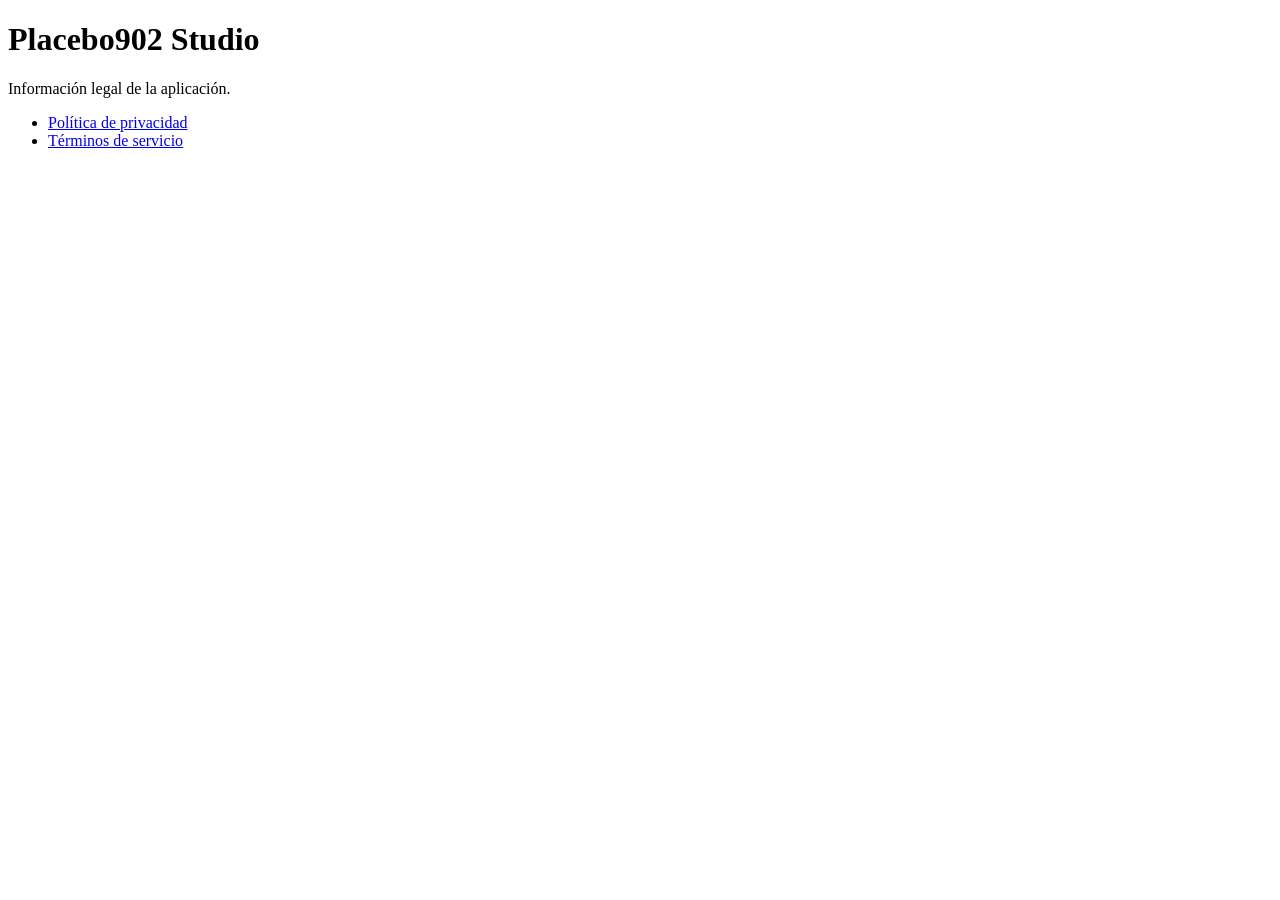
==== index.html @ fcd3bca9 "docs: add public privacy and terms pages" ====
<!doctype html>
<html lang="es">
  <head>
    <meta charset="utf-8">
    <meta name="viewport" content="width=device-width, initial-scale=1">
    <title>Placebo902 Studio — Información legal</title>
  </head>
  <body>
    <main>
      <h1>Placebo902 Studio</h1>
      <p>Información legal de la aplicación.</p>
      <ul>
        <li><a href="privacy.html">Política de privacidad</a></li>
        <li><a href="terms.html">Términos de servicio</a></li>
      </ul>
    </main>
  </body>
</html>
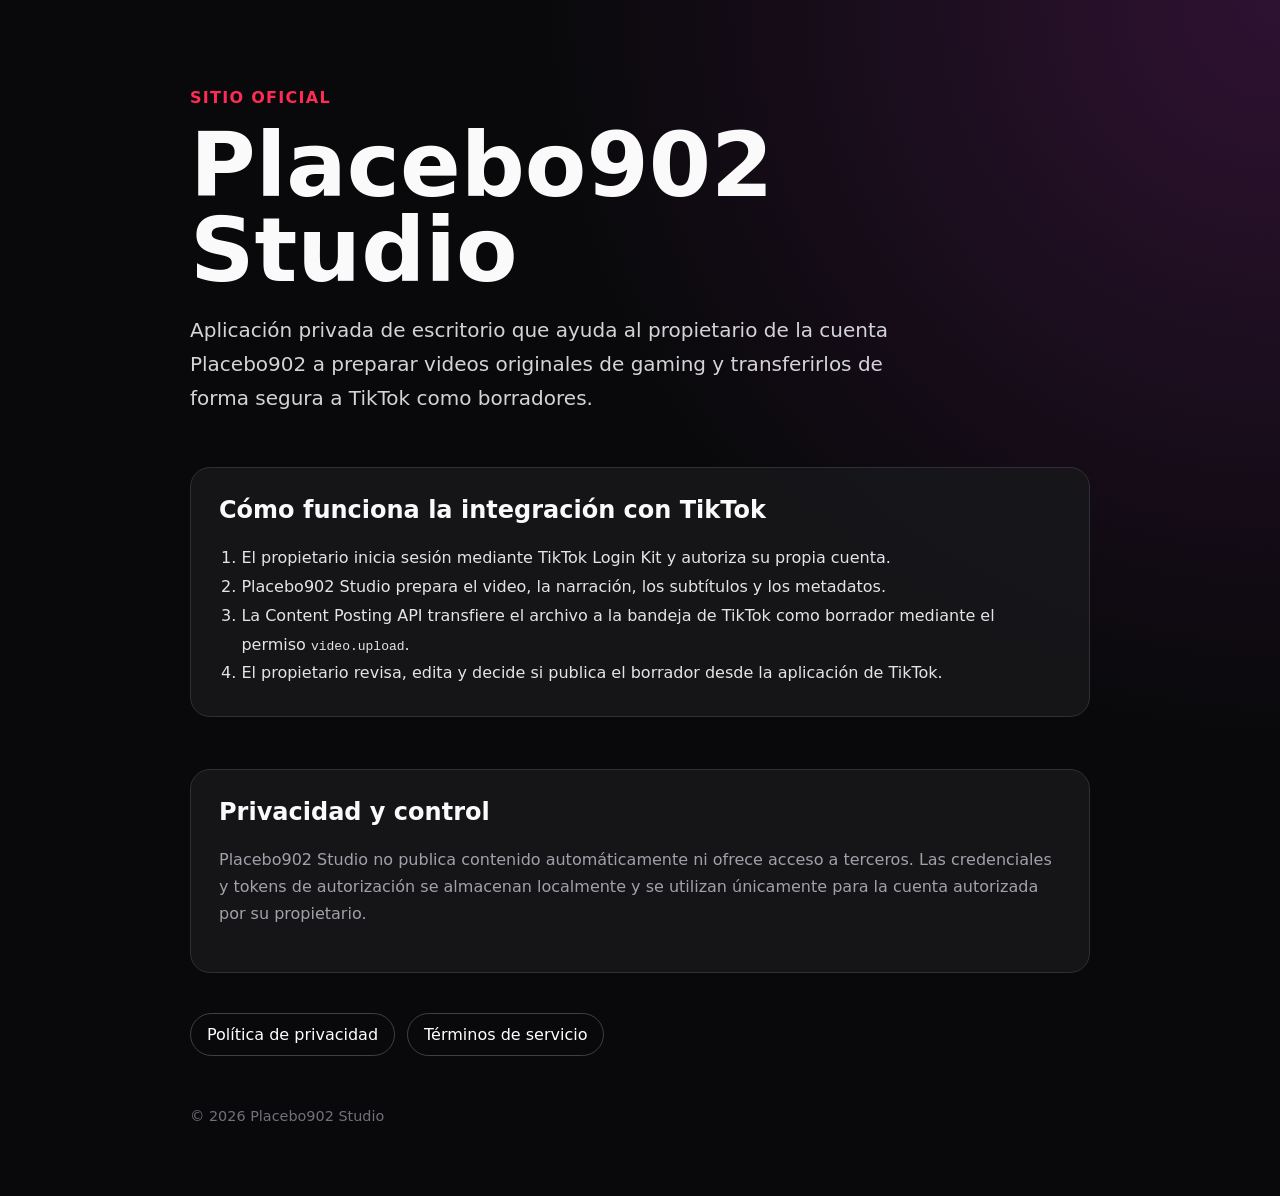
==== commit 9a1acde2: "Clarify Studio website for TikTok review" ====
--- a/index.html
+++ b/index.html
@@ -3,16 +3,132 @@
   <head>
     <meta charset="utf-8">
     <meta name="viewport" content="width=device-width, initial-scale=1">
-    <title>Placebo902 Studio — Información legal</title>
+    <meta name="description" content="Sitio oficial de Placebo902 Studio, una aplicación de escritorio privada para preparar y transferir videos de gaming a TikTok como borradores.">
+    <title>Placebo902 Studio — Sitio oficial</title>
+    <style>
+      :root {
+        color-scheme: dark;
+        font-family: Inter, ui-sans-serif, system-ui, -apple-system, BlinkMacSystemFont, "Segoe UI", sans-serif;
+        background: #09090b;
+        color: #fafafa;
+      }
+
+      * {
+        box-sizing: border-box;
+      }
+
+      body {
+        margin: 0;
+        background: radial-gradient(circle at top right, #2f1232 0, #09090b 42%);
+      }
+
+      main {
+        width: min(900px, calc(100% - 40px));
+        margin: 0 auto;
+        padding: 72px 0;
+      }
+
+      .eyebrow {
+        color: #fe2c55;
+        font-weight: 700;
+        letter-spacing: .08em;
+        text-transform: uppercase;
+      }
+
+      h1 {
+        max-width: 760px;
+        margin: 12px 0 20px;
+        font-size: clamp(2.6rem, 8vw, 5.6rem);
+        line-height: .95;
+      }
+
+      .intro {
+        max-width: 720px;
+        color: #d4d4d8;
+        font-size: 1.25rem;
+        line-height: 1.7;
+      }
+
+      section {
+        margin-top: 52px;
+        padding: 28px;
+        border: 1px solid #2f2f35;
+        border-radius: 20px;
+        background: rgba(24, 24, 27, .82);
+      }
+
+      h2 {
+        margin-top: 0;
+        font-size: 1.5rem;
+      }
+
+      ol {
+        margin: 0;
+        padding-left: 1.4rem;
+        color: #e4e4e7;
+        line-height: 1.8;
+      }
+
+      .notice {
+        color: #a1a1aa;
+        line-height: 1.7;
+      }
+
+      nav {
+        display: flex;
+        flex-wrap: wrap;
+        gap: 12px;
+        margin-top: 40px;
+      }
+
+      a {
+        color: #fff;
+        text-decoration: none;
+        border: 1px solid #3f3f46;
+        border-radius: 999px;
+        padding: 11px 16px;
+      }
+
+      a:hover,
+      a:focus-visible {
+        border-color: #25f4ee;
+        color: #25f4ee;
+      }
+
+      footer {
+        margin-top: 52px;
+        color: #71717a;
+        font-size: .9rem;
+      }
+    </style>
   </head>
   <body>
     <main>
+      <p class="eyebrow">Sitio oficial</p>
       <h1>Placebo902 Studio</h1>
-      <p>Información legal de la aplicación.</p>
-      <ul>
-        <li><a href="privacy.html">Política de privacidad</a></li>
-        <li><a href="terms.html">Términos de servicio</a></li>
-      </ul>
+      <p class="intro">Aplicación privada de escritorio que ayuda al propietario de la cuenta Placebo902 a preparar videos originales de gaming y transferirlos de forma segura a TikTok como borradores.</p>
+
+      <section>
+        <h2>Cómo funciona la integración con TikTok</h2>
+        <ol>
+          <li>El propietario inicia sesión mediante TikTok Login Kit y autoriza su propia cuenta.</li>
+          <li>Placebo902 Studio prepara el video, la narración, los subtítulos y los metadatos.</li>
+          <li>La Content Posting API transfiere el archivo a la bandeja de TikTok como borrador mediante el permiso <code>video.upload</code>.</li>
+          <li>El propietario revisa, edita y decide si publica el borrador desde la aplicación de TikTok.</li>
+        </ol>
+      </section>
+
+      <section>
+        <h2>Privacidad y control</h2>
+        <p class="notice">Placebo902 Studio no publica contenido automáticamente ni ofrece acceso a terceros. Las credenciales y tokens de autorización se almacenan localmente y se utilizan únicamente para la cuenta autorizada por su propietario.</p>
+      </section>
+
+      <nav aria-label="Información legal">
+        <a href="privacy.html">Política de privacidad</a>
+        <a href="terms.html">Términos de servicio</a>
+      </nav>
+
+      <footer>© 2026 Placebo902 Studio</footer>
     </main>
   </body>
 </html>
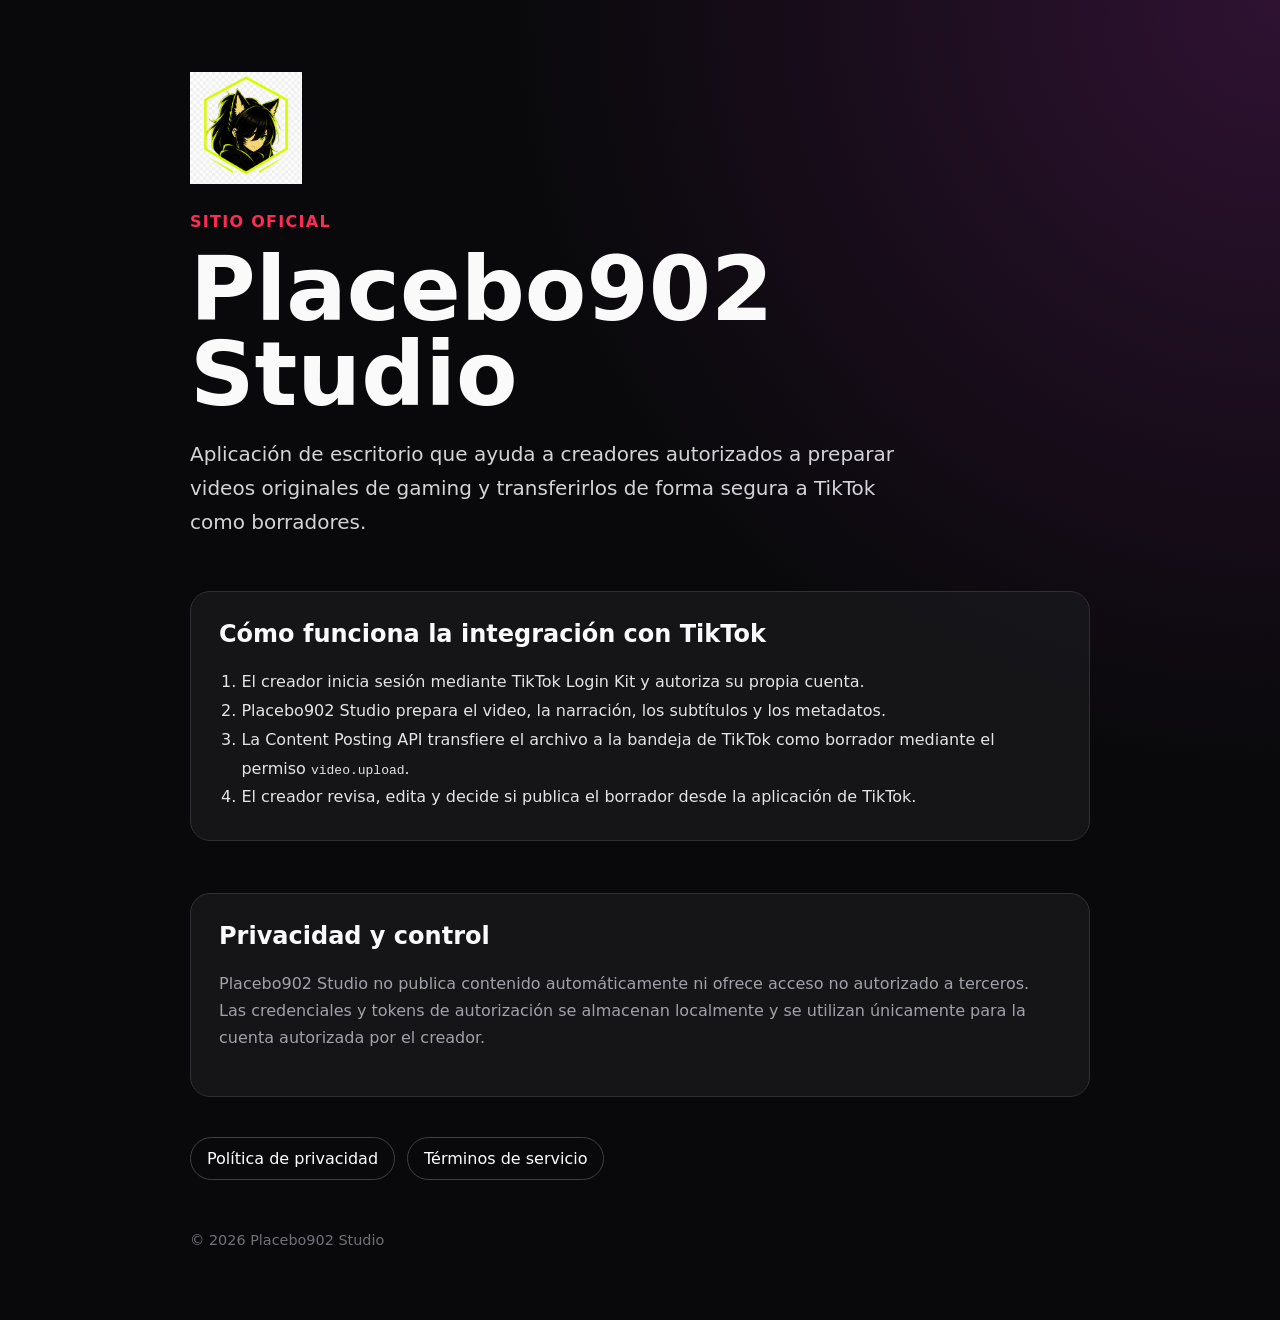
==== commit 28655b6a: "Align public branding with TikTok app review" ====
--- a/index.html
+++ b/index.html
@@ -3,7 +3,9 @@
   <head>
     <meta charset="utf-8">
     <meta name="viewport" content="width=device-width, initial-scale=1">
-    <meta name="description" content="Sitio oficial de Placebo902 Studio, una aplicación de escritorio privada para preparar y transferir videos de gaming a TikTok como borradores.">
+    <meta name="description" content="Sitio oficial de Placebo902 Studio, una aplicación de escritorio para preparar y transferir videos de gaming a TikTok como borradores.">
+    <link rel="icon" type="image/png" sizes="192x192" href="favicon.png">
+    <link rel="apple-touch-icon" sizes="180x180" href="apple-touch-icon.png">
     <title>Placebo902 Studio — Sitio oficial</title>
     <style>
       :root {
@@ -26,6 +28,14 @@
         width: min(900px, calc(100% - 40px));
         margin: 0 auto;
         padding: 72px 0;
+      }
+
+      .brand-icon {
+        display: block;
+        width: 112px;
+        height: 112px;
+        margin-bottom: 28px;
+        object-fit: contain;
       }
 
       .eyebrow {
@@ -104,23 +114,24 @@
   </head>
   <body>
     <main>
+      <img class="brand-icon" src="brand-icon.png" alt="Icono oficial de Placebo902 Studio" width="112" height="112">
       <p class="eyebrow">Sitio oficial</p>
       <h1>Placebo902 Studio</h1>
-      <p class="intro">Aplicación privada de escritorio que ayuda al propietario de la cuenta Placebo902 a preparar videos originales de gaming y transferirlos de forma segura a TikTok como borradores.</p>
+      <p class="intro">Aplicación de escritorio que ayuda a creadores autorizados a preparar videos originales de gaming y transferirlos de forma segura a TikTok como borradores.</p>
 
       <section>
         <h2>Cómo funciona la integración con TikTok</h2>
         <ol>
-          <li>El propietario inicia sesión mediante TikTok Login Kit y autoriza su propia cuenta.</li>
+          <li>El creador inicia sesión mediante TikTok Login Kit y autoriza su propia cuenta.</li>
           <li>Placebo902 Studio prepara el video, la narración, los subtítulos y los metadatos.</li>
           <li>La Content Posting API transfiere el archivo a la bandeja de TikTok como borrador mediante el permiso <code>video.upload</code>.</li>
-          <li>El propietario revisa, edita y decide si publica el borrador desde la aplicación de TikTok.</li>
+          <li>El creador revisa, edita y decide si publica el borrador desde la aplicación de TikTok.</li>
         </ol>
       </section>
 
       <section>
         <h2>Privacidad y control</h2>
-        <p class="notice">Placebo902 Studio no publica contenido automáticamente ni ofrece acceso a terceros. Las credenciales y tokens de autorización se almacenan localmente y se utilizan únicamente para la cuenta autorizada por su propietario.</p>
+        <p class="notice">Placebo902 Studio no publica contenido automáticamente ni ofrece acceso no autorizado a terceros. Las credenciales y tokens de autorización se almacenan localmente y se utilizan únicamente para la cuenta autorizada por el creador.</p>
       </section>
 
       <nav aria-label="Información legal">
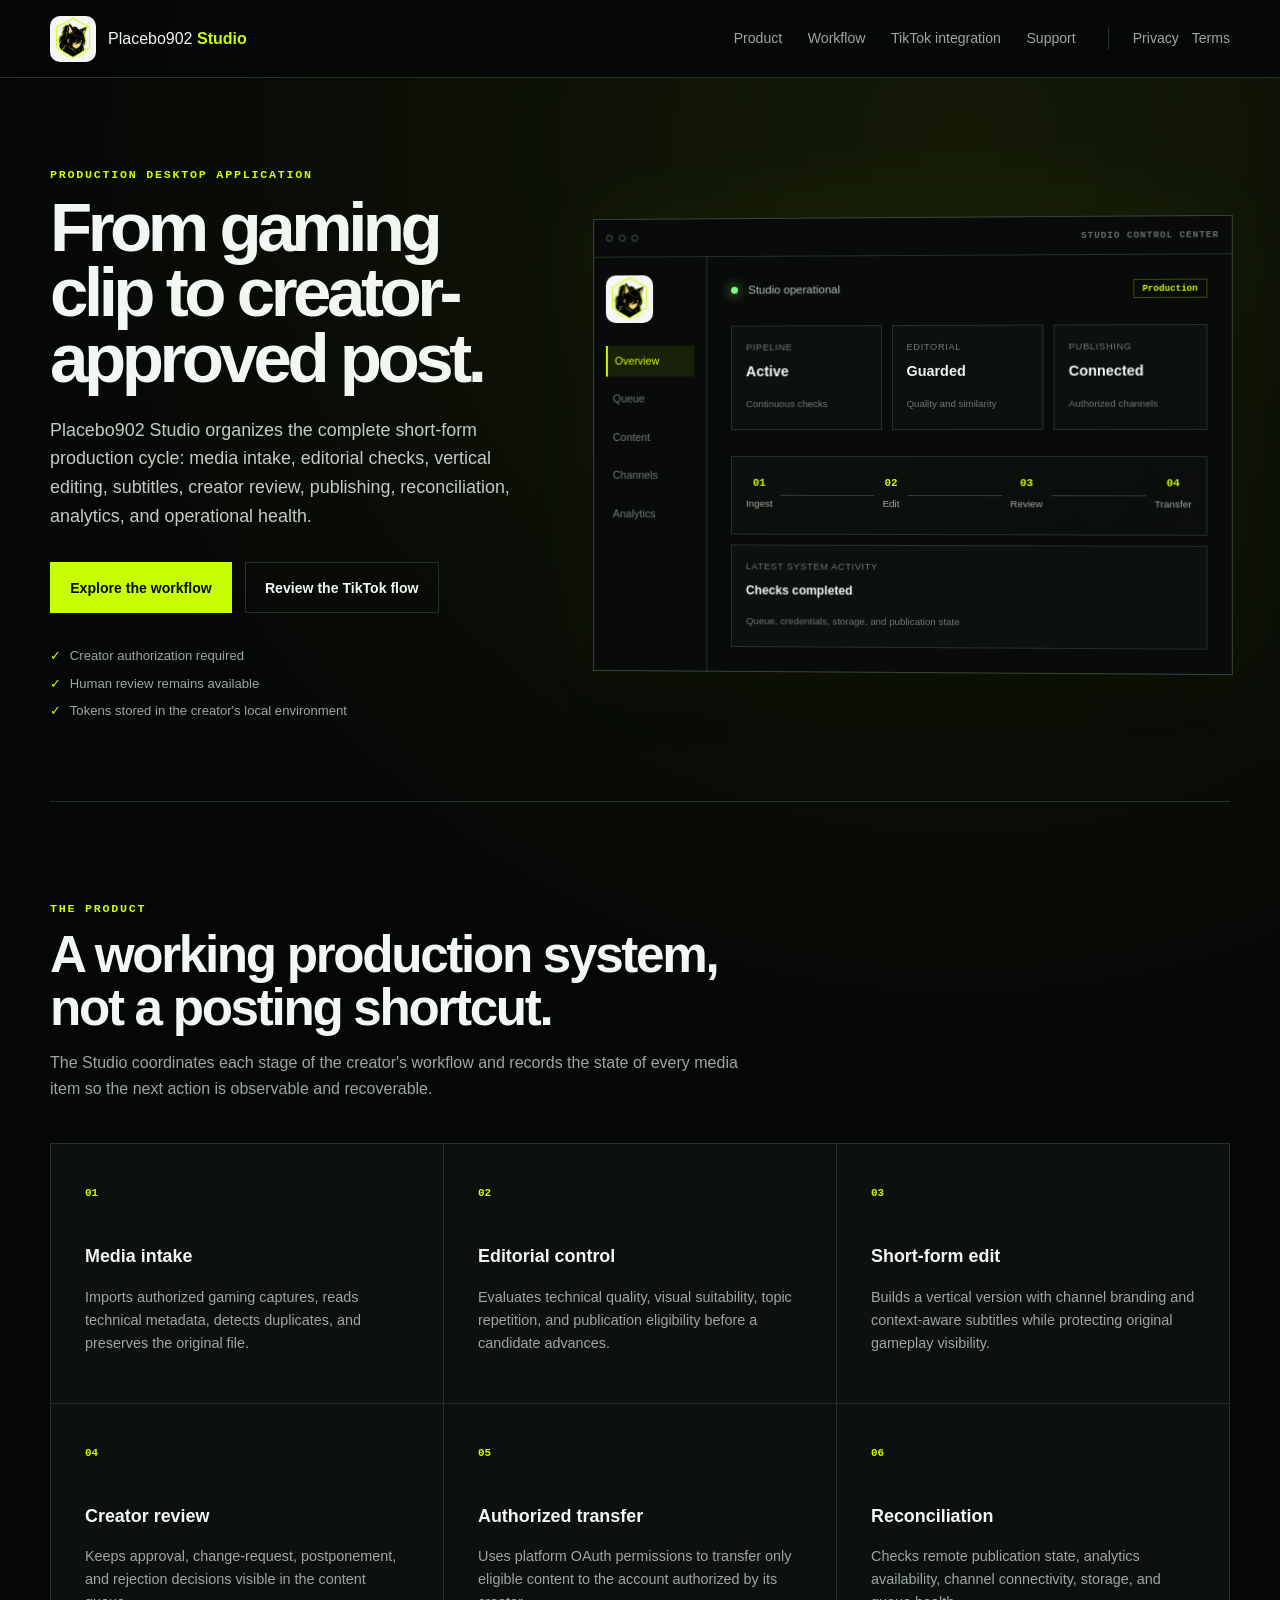
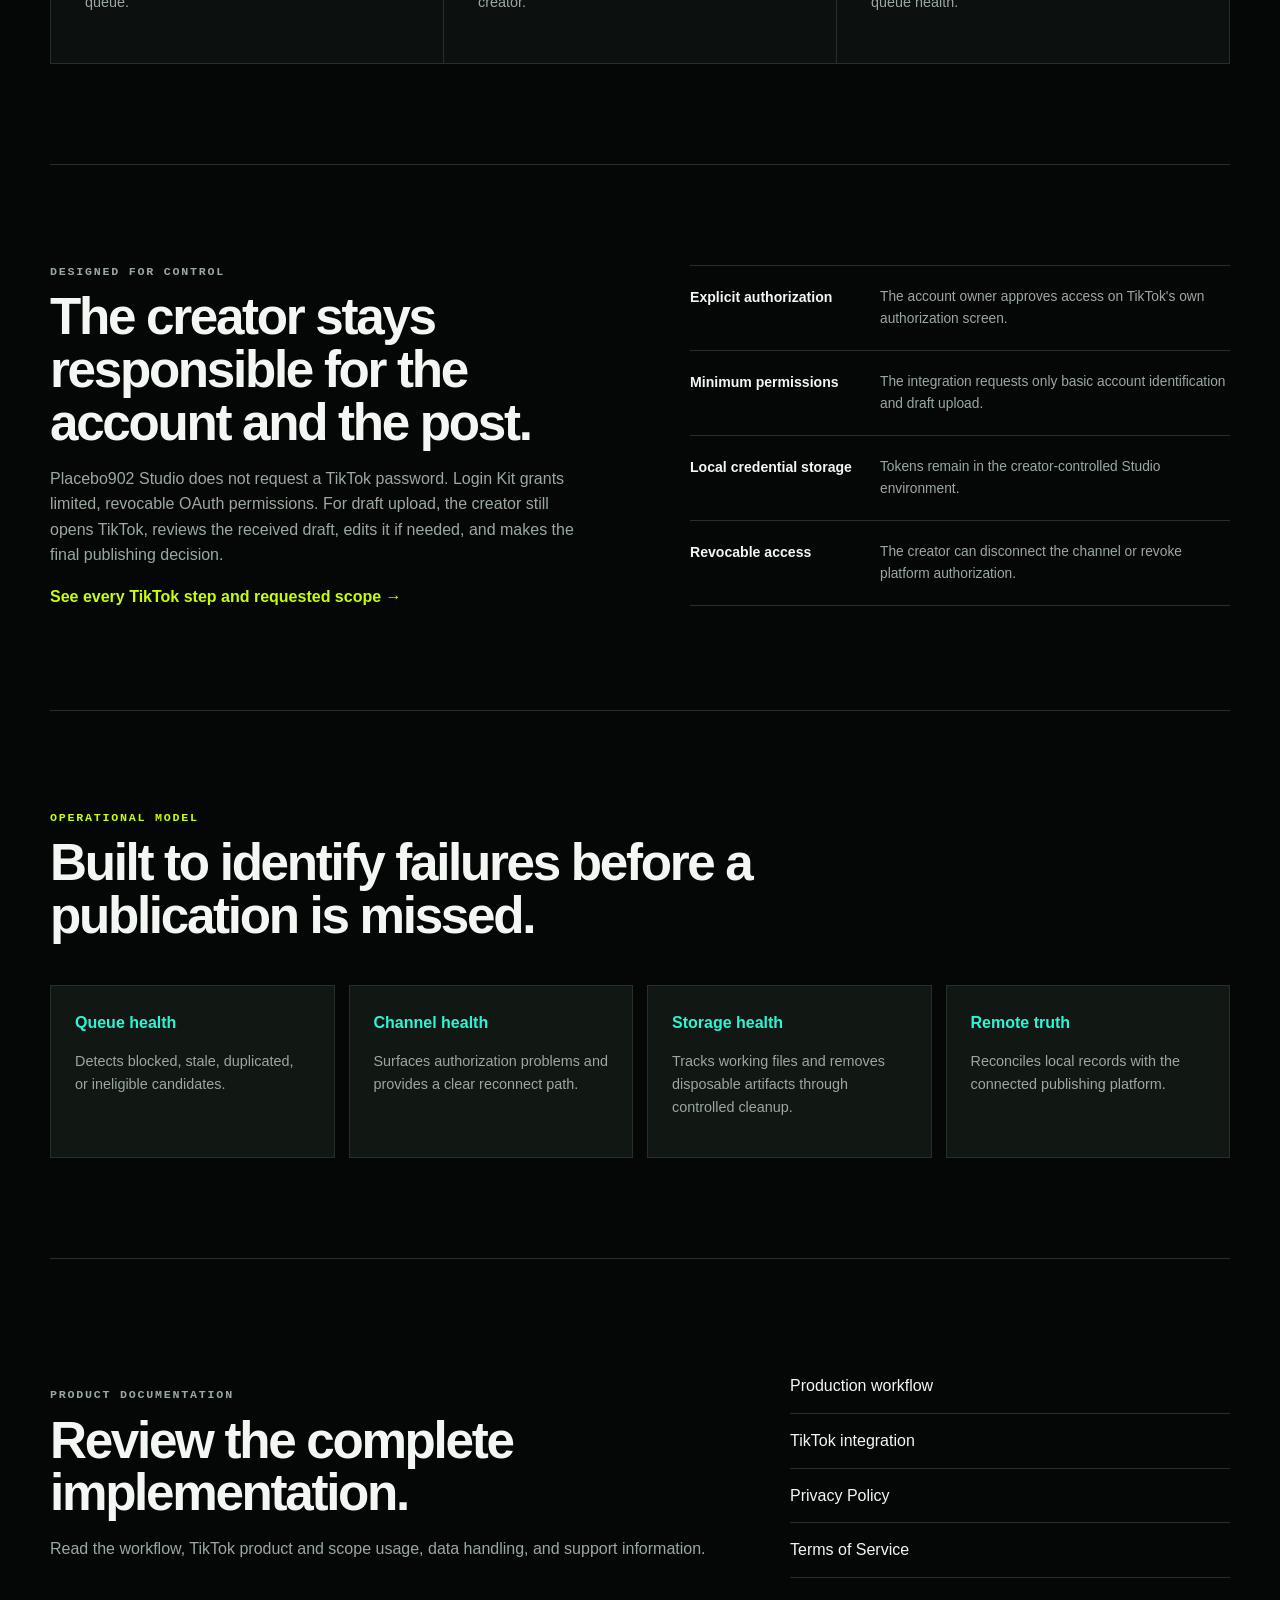
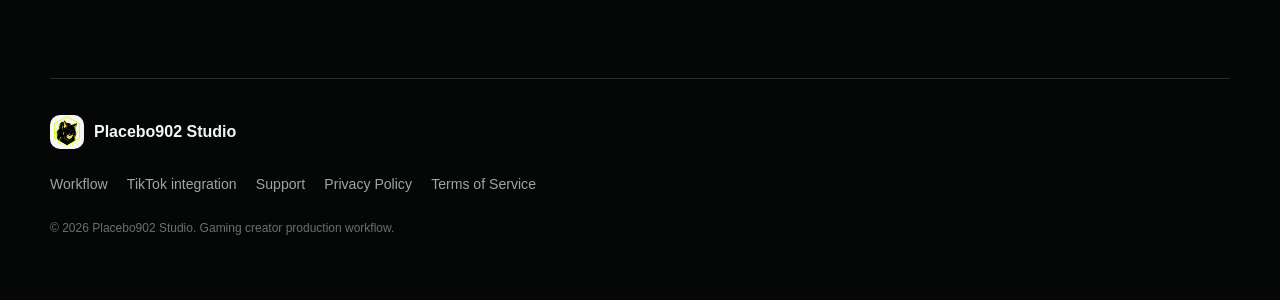
==== commit 5402b7f4: "Build complete public product site for TikTok review" ====
--- a/index.html
+++ b/index.html
@@ -1,145 +1,119 @@
 <!doctype html>
-<html lang="es">
-  <head>
-    <meta charset="utf-8">
-    <meta name="viewport" content="width=device-width, initial-scale=1">
-    <meta name="description" content="Sitio oficial de Placebo902 Studio, una aplicación de escritorio para preparar y transferir videos de gaming a TikTok como borradores.">
-    <link rel="icon" type="image/png" sizes="192x192" href="favicon.png">
-    <link rel="apple-touch-icon" sizes="180x180" href="apple-touch-icon.png">
-    <title>Placebo902 Studio — Sitio oficial</title>
-    <style>
-      :root {
-        color-scheme: dark;
-        font-family: Inter, ui-sans-serif, system-ui, -apple-system, BlinkMacSystemFont, "Segoe UI", sans-serif;
-        background: #09090b;
-        color: #fafafa;
-      }
-
-      * {
-        box-sizing: border-box;
-      }
-
-      body {
-        margin: 0;
-        background: radial-gradient(circle at top right, #2f1232 0, #09090b 42%);
-      }
-
-      main {
-        width: min(900px, calc(100% - 40px));
-        margin: 0 auto;
-        padding: 72px 0;
-      }
-
-      .brand-icon {
-        display: block;
-        width: 112px;
-        height: 112px;
-        margin-bottom: 28px;
-        object-fit: contain;
-      }
-
-      .eyebrow {
-        color: #fe2c55;
-        font-weight: 700;
-        letter-spacing: .08em;
-        text-transform: uppercase;
-      }
-
-      h1 {
-        max-width: 760px;
-        margin: 12px 0 20px;
-        font-size: clamp(2.6rem, 8vw, 5.6rem);
-        line-height: .95;
-      }
-
-      .intro {
-        max-width: 720px;
-        color: #d4d4d8;
-        font-size: 1.25rem;
-        line-height: 1.7;
-      }
-
-      section {
-        margin-top: 52px;
-        padding: 28px;
-        border: 1px solid #2f2f35;
-        border-radius: 20px;
-        background: rgba(24, 24, 27, .82);
-      }
-
-      h2 {
-        margin-top: 0;
-        font-size: 1.5rem;
-      }
-
-      ol {
-        margin: 0;
-        padding-left: 1.4rem;
-        color: #e4e4e7;
-        line-height: 1.8;
-      }
-
-      .notice {
-        color: #a1a1aa;
-        line-height: 1.7;
-      }
-
-      nav {
-        display: flex;
-        flex-wrap: wrap;
-        gap: 12px;
-        margin-top: 40px;
-      }
-
-      a {
-        color: #fff;
-        text-decoration: none;
-        border: 1px solid #3f3f46;
-        border-radius: 999px;
-        padding: 11px 16px;
-      }
-
-      a:hover,
-      a:focus-visible {
-        border-color: #25f4ee;
-        color: #25f4ee;
-      }
-
-      footer {
-        margin-top: 52px;
-        color: #71717a;
-        font-size: .9rem;
-      }
-    </style>
-  </head>
-  <body>
-    <main>
-      <img class="brand-icon" src="brand-icon.png" alt="Icono oficial de Placebo902 Studio" width="112" height="112">
-      <p class="eyebrow">Sitio oficial</p>
-      <h1>Placebo902 Studio</h1>
-      <p class="intro">Aplicación de escritorio que ayuda a creadores autorizados a preparar videos originales de gaming y transferirlos de forma segura a TikTok como borradores.</p>
-
-      <section>
-        <h2>Cómo funciona la integración con TikTok</h2>
-        <ol>
-          <li>El creador inicia sesión mediante TikTok Login Kit y autoriza su propia cuenta.</li>
-          <li>Placebo902 Studio prepara el video, la narración, los subtítulos y los metadatos.</li>
-          <li>La Content Posting API transfiere el archivo a la bandeja de TikTok como borrador mediante el permiso <code>video.upload</code>.</li>
-          <li>El creador revisa, edita y decide si publica el borrador desde la aplicación de TikTok.</li>
-        </ol>
-      </section>
-
-      <section>
-        <h2>Privacidad y control</h2>
-        <p class="notice">Placebo902 Studio no publica contenido automáticamente ni ofrece acceso no autorizado a terceros. Las credenciales y tokens de autorización se almacenan localmente y se utilizan únicamente para la cuenta autorizada por el creador.</p>
-      </section>
-
-      <nav aria-label="Información legal">
-        <a href="privacy.html">Política de privacidad</a>
-        <a href="terms.html">Términos de servicio</a>
-      </nav>
-
-      <footer>© 2026 Placebo902 Studio</footer>
-    </main>
-  </body>
+<html lang="en">
+<head>
+  <meta charset="utf-8">
+  <meta name="viewport" content="width=device-width, initial-scale=1">
+  <meta name="description" content="Placebo902 Studio is a desktop production workflow for gaming creators: ingest, edit, review, publish, reconcile, and learn from short-form video.">
+  <meta name="theme-color" content="#050706">
+  <title>Placebo902 Studio | Gaming creator workflow</title>
+  <link rel="icon" href="assets/app-icon.png">
+  <link rel="apple-touch-icon" href="assets/app-icon.png">
+  <link rel="stylesheet" href="site.css">
+</head>
+<body>
+  <a class="skip-link" href="#main">Skip to content</a>
+  <header class="site-header">
+    <a class="brand" href="index.html" aria-label="Placebo902 Studio home">
+      <img src="assets/app-icon.png" alt="" width="46" height="46">
+      <span>Placebo902 <b>Studio</b></span>
+    </a>
+    <nav aria-label="Main navigation">
+      <a href="#product">Product</a>
+      <a href="workflow.html">Workflow</a>
+      <a href="tiktok-integration.html">TikTok integration</a>
+      <a href="support.html">Support</a>
+    </nav>
+    <div class="legal-links" aria-label="Legal links">
+      <a href="privacy.html">Privacy</a>
+      <a href="terms.html">Terms</a>
+    </div>
+  </header>
+  <main id="main">
+    <section class="hero">
+      <div class="hero-copy">
+        <p class="eyebrow">Production desktop application</p>
+        <h1>From gaming clip to creator-approved post.</h1>
+        <p class="lede">Placebo902 Studio organizes the complete short-form production cycle: media intake, editorial checks, vertical editing, subtitles, creator review, publishing, reconciliation, analytics, and operational health.</p>
+        <div class="hero-actions">
+          <a class="button primary" href="workflow.html">Explore the workflow</a>
+          <a class="button secondary" href="tiktok-integration.html">Review the TikTok flow</a>
+        </div>
+        <ul class="proof-list">
+          <li>Creator authorization required</li>
+          <li>Human review remains available</li>
+          <li>Tokens stored in the creator's local environment</li>
+        </ul>
+      </div>
+      <div class="product-window" aria-label="Illustration of the Studio control center">
+        <div class="window-bar"><i></i><i></i><i></i><span>STUDIO CONTROL CENTER</span></div>
+        <div class="window-body">
+          <aside>
+            <img src="assets/app-icon.png" alt="Placebo902 Studio icon">
+            <span class="active">Overview</span><span>Queue</span><span>Content</span><span>Channels</span><span>Analytics</span>
+          </aside>
+          <div class="console">
+            <div class="status-line"><span><i class="status-dot"></i> Studio operational</span><b>Production</b></div>
+            <div class="metric-grid">
+              <article><span>Pipeline</span><strong>Active</strong><small>Continuous checks</small></article>
+              <article><span>Editorial</span><strong>Guarded</strong><small>Quality and similarity</small></article>
+              <article><span>Publishing</span><strong>Connected</strong><small>Authorized channels</small></article>
+            </div>
+            <div class="flow-card">
+              <div><b>01</b><span>Ingest</span></div><em></em><div><b>02</b><span>Edit</span></div><em></em>
+              <div><b>03</b><span>Review</span></div><em></em><div><b>04</b><span>Transfer</span></div>
+            </div>
+            <div class="activity"><span>Latest system activity</span><b>Checks completed</b><small>Queue, credentials, storage, and publication state</small></div>
+          </div>
+        </div>
+      </div>
+    </section>
+    <section id="product" class="section">
+      <div class="section-heading">
+        <p class="eyebrow">The product</p>
+        <h2>A working production system, not a posting shortcut.</h2>
+        <p>The Studio coordinates each stage of the creator's workflow and records the state of every media item so the next action is observable and recoverable.</p>
+      </div>
+      <div class="feature-grid">
+        <article><span>01</span><h3>Media intake</h3><p>Imports authorized gaming captures, reads technical metadata, detects duplicates, and preserves the original file.</p></article>
+        <article><span>02</span><h3>Editorial control</h3><p>Evaluates technical quality, visual suitability, topic repetition, and publication eligibility before a candidate advances.</p></article>
+        <article><span>03</span><h3>Short-form edit</h3><p>Builds a vertical version with channel branding and context-aware subtitles while protecting original gameplay visibility.</p></article>
+        <article><span>04</span><h3>Creator review</h3><p>Keeps approval, change-request, postponement, and rejection decisions visible in the content queue.</p></article>
+        <article><span>05</span><h3>Authorized transfer</h3><p>Uses platform OAuth permissions to transfer only eligible content to the account authorized by its creator.</p></article>
+        <article><span>06</span><h3>Reconciliation</h3><p>Checks remote publication state, analytics availability, channel connectivity, storage, and queue health.</p></article>
+      </div>
+    </section>
+    <section class="section split">
+      <div>
+        <p class="eyebrow">Designed for control</p>
+        <h2>The creator stays responsible for the account and the post.</h2>
+        <p>Placebo902 Studio does not request a TikTok password. Login Kit grants limited, revocable OAuth permissions. For draft upload, the creator still opens TikTok, reviews the received draft, edits it if needed, and makes the final publishing decision.</p>
+        <a class="text-link" href="tiktok-integration.html">See every TikTok step and requested scope →</a>
+      </div>
+      <div class="control-list">
+        <div><b>Explicit authorization</b><span>The account owner approves access on TikTok's own authorization screen.</span></div>
+        <div><b>Minimum permissions</b><span>The integration requests only basic account identification and draft upload.</span></div>
+        <div><b>Local credential storage</b><span>Tokens remain in the creator-controlled Studio environment.</span></div>
+        <div><b>Revocable access</b><span>The creator can disconnect the channel or revoke platform authorization.</span></div>
+      </div>
+    </section>
+    <section class="section reliability">
+      <div class="section-heading"><p class="eyebrow">Operational model</p><h2>Built to identify failures before a publication is missed.</h2></div>
+      <div class="reliability-grid">
+        <article><b>Queue health</b><p>Detects blocked, stale, duplicated, or ineligible candidates.</p></article>
+        <article><b>Channel health</b><p>Surfaces authorization problems and provides a clear reconnect path.</p></article>
+        <article><b>Storage health</b><p>Tracks working files and removes disposable artifacts through controlled cleanup.</p></article>
+        <article><b>Remote truth</b><p>Reconciles local records with the connected publishing platform.</p></article>
+      </div>
+    </section>
+    <section class="section cta">
+      <div><p class="eyebrow">Product documentation</p><h2>Review the complete implementation.</h2><p>Read the workflow, TikTok product and scope usage, data handling, and support information.</p></div>
+      <div class="cta-links"><a href="workflow.html">Production workflow</a><a href="tiktok-integration.html">TikTok integration</a><a href="privacy.html">Privacy Policy</a><a href="terms.html">Terms of Service</a></div>
+    </section>
+  </main>
+  <footer>
+    <div><img src="assets/app-icon.png" alt="" width="34" height="34"><span>Placebo902 Studio</span></div>
+    <nav><a href="workflow.html">Workflow</a><a href="tiktok-integration.html">TikTok integration</a><a href="support.html">Support</a><a href="privacy.html">Privacy Policy</a><a href="terms.html">Terms of Service</a></nav>
+    <p>© 2026 Placebo902 Studio. Gaming creator production workflow.</p>
+  </footer>
+</body>
 </html>
--- a/site.css
+++ b/site.css
@@ -0,0 +1,119 @@
+:root {
+  --bg:#050706; --panel:#0c100e; --panel2:#111713; --line:#263029;
+  --text:#f3f7f3; --muted:#9ba8a0; --acid:#c8ff00; --acid2:#7fff7a;
+  --cyan:#2df5d3; --max:1180px; color-scheme:dark;
+  font-family:Inter,ui-sans-serif,-apple-system,BlinkMacSystemFont,"Segoe UI",sans-serif;
+}
+* { box-sizing:border-box }
+html { scroll-behavior:smooth }
+body { margin:0; background:radial-gradient(circle at 75% 4%,rgba(200,255,0,.08),transparent 28%),var(--bg); color:var(--text); line-height:1.6 }
+a { color:inherit }
+.skip-link { position:absolute; left:-9999px }
+.skip-link:focus { left:1rem; top:1rem; background:var(--acid); color:#000; padding:.6rem 1rem; z-index:20 }
+.site-header { height:78px; display:flex; align-items:center; gap:2rem; padding:0 max(24px,calc((100vw - var(--max))/2)); border-bottom:1px solid var(--line); background:rgba(5,7,6,.9); backdrop-filter:blur(16px); position:sticky; top:0; z-index:10 }
+.brand { display:flex; align-items:center; gap:.75rem; text-decoration:none; white-space:nowrap }
+.brand img, footer img { border-radius:10px }
+.brand b, .eyebrow { color:var(--acid) }
+.site-header nav { display:flex; gap:1.6rem; margin-left:auto }
+.site-header nav a,.legal-links a,footer a { text-decoration:none; color:var(--muted); font-size:.88rem }
+.site-header nav a:hover,.legal-links a:hover,footer a:hover { color:var(--acid) }
+.legal-links { display:flex; gap:.8rem; padding-left:1.5rem; border-left:1px solid var(--line) }
+main { overflow:hidden }
+.hero { max-width:var(--max); margin:0 auto; padding:90px 0 80px; display:grid; grid-template-columns:.86fr 1.14fr; gap:58px; align-items:center }
+.eyebrow { margin:0 0 .8rem; font:700 .73rem/1.2 ui-monospace,SFMono-Regular,Menlo,monospace; letter-spacing:.15em; text-transform:uppercase }
+.hero h1 { font-size:clamp(3rem,5.4vw,5.7rem); line-height:.95; letter-spacing:-.065em; margin:0 0 1.5rem }
+.lede { color:#c2ccc5; font-size:1.12rem }
+.hero-actions { display:flex; gap:.8rem; margin:2rem 0 }
+.button { display:inline-flex; justify-content:center; padding:.82rem 1.2rem; border:1px solid var(--line); text-decoration:none; font-weight:700; font-size:.88rem }
+.button.primary { background:var(--acid); border-color:var(--acid); color:#060806 }
+.button.secondary:hover { border-color:var(--acid); color:var(--acid) }
+.proof-list { padding:0; margin:1.6rem 0 0; list-style:none; color:var(--muted); font-size:.82rem; display:grid; gap:.4rem }
+.proof-list li:before { content:"✓"; color:var(--acid); margin-right:.55rem }
+.product-window { border:1px solid #394439; background:#080b09; box-shadow:0 34px 90px rgba(0,0,0,.5),0 0 80px rgba(200,255,0,.07); transform:perspective(1200px) rotateY(-2deg) }
+.window-bar { height:38px; display:flex; align-items:center; gap:6px; padding:0 12px; border-bottom:1px solid var(--line); color:#657069; font:600 .58rem ui-monospace,monospace; letter-spacing:.1em }
+.window-bar i { width:7px; height:7px; border:1px solid #526056; border-radius:50% }
+.window-bar span { margin-left:auto }
+.window-body { display:grid; grid-template-columns:115px 1fr; min-height:410px }
+.window-body aside { border-right:1px solid var(--line); padding:18px 12px; display:flex; flex-direction:column; gap:7px }
+.window-body aside img { width:48px; height:48px; border-radius:10px; margin-bottom:16px }
+.window-body aside span { font-size:.68rem; color:#6f7c73; padding:7px }
+.window-body aside .active { background:rgba(200,255,0,.09); color:var(--acid); border-left:2px solid var(--acid) }
+.console { padding:24px }
+.status-line { display:flex; justify-content:space-between; align-items:center; color:#b7c2ba; font-size:.72rem }
+.status-line b { color:var(--acid); border:1px solid rgba(200,255,0,.28); padding:3px 8px; font:600 .57rem ui-monospace,monospace }
+.status-dot { width:7px; height:7px; display:inline-block; background:var(--acid2); border-radius:50%; margin-right:7px; box-shadow:0 0 12px var(--acid2) }
+.metric-grid { display:grid; grid-template-columns:repeat(3,1fr); gap:10px; margin:26px 0 }
+.metric-grid article,.activity { border:1px solid var(--line); background:var(--panel); padding:14px }
+.metric-grid span,.activity span { font-size:.58rem; color:#6f7b73; text-transform:uppercase; letter-spacing:.07em; display:block }
+.metric-grid strong { font-size:.9rem; display:block; margin:.35rem 0 }
+.metric-grid small,.activity small { font-size:.61rem; color:#6e7971 }
+.flow-card { border:1px solid var(--line); background:linear-gradient(145deg,#0c110d,#0b0e0c); padding:20px 14px; display:flex; align-items:center; justify-content:space-between }
+.flow-card div { text-align:center }
+.flow-card b { font:700 .68rem ui-monospace,monospace; color:var(--acid); display:block }
+.flow-card span { font-size:.62rem; color:#9da89f }
+.flow-card em { height:1px; background:#344037; flex:1; margin:0 8px }
+.activity { margin-top:10px }
+.activity b { display:block; font-size:.76rem; margin:.4rem 0 }
+.section { max-width:var(--max); margin:0 auto; padding:100px 0; border-top:1px solid var(--line) }
+.section-heading { max-width:720px; margin-bottom:42px }
+.section h2,.document h1 { font-size:clamp(2.2rem,4vw,4rem); line-height:1.03; letter-spacing:-.045em; margin:.2rem 0 1rem }
+.section-heading>p:last-child,.split>div>p,.cta p { color:var(--muted) }
+.feature-grid { display:grid; grid-template-columns:repeat(3,1fr); gap:1px; background:var(--line); border:1px solid var(--line) }
+.feature-grid article { background:var(--panel); padding:34px; min-height:240px }
+.feature-grid article>span { font:700 .68rem ui-monospace,monospace; color:var(--acid) }
+.feature-grid h3 { font-size:1.12rem; margin:2.4rem 0 .7rem }
+.feature-grid p,.reliability-grid p { font-size:.9rem; color:var(--muted) }
+.split { display:grid; grid-template-columns:1fr 1fr; gap:100px }
+.text-link { color:var(--acid); text-decoration:none; font-weight:700 }
+.control-list { border-top:1px solid var(--line) }
+.control-list div { padding:20px 0; border-bottom:1px solid var(--line); display:grid; grid-template-columns:170px 1fr; gap:20px }
+.control-list b { font-size:.88rem }
+.control-list span { color:var(--muted); font-size:.86rem }
+.reliability-grid { display:grid; grid-template-columns:repeat(4,1fr); gap:14px }
+.reliability-grid article { background:var(--panel2); border:1px solid var(--line); padding:24px }
+.reliability-grid b { color:var(--cyan) }
+.cta { display:grid; grid-template-columns:1.2fr .8fr; gap:80px; align-items:end }
+.cta-links { display:grid }
+.cta-links a { padding:14px 0; border-bottom:1px solid var(--line); text-decoration:none }
+.cta-links a:hover { color:var(--acid); padding-left:8px }
+.document { max-width:900px; margin:0 auto; padding:80px 0 100px }
+.document .intro { font-size:1.16rem; color:#c0cac2; max-width:760px }
+.document section { padding:38px 0; border-top:1px solid var(--line) }
+.document h2 { font-size:1.65rem; letter-spacing:-.025em; margin:0 0 .8rem }
+.document h3 { font-size:1rem; color:var(--acid); margin-top:1.8rem }
+.document p,.document li { color:#acb7af }
+.document li { margin:.4rem 0 }
+.document table { width:100%; border-collapse:collapse; margin:1.5rem 0; font-size:.9rem }
+.document th,.document td { text-align:left; border:1px solid var(--line); padding:14px; vertical-align:top }
+.document th { color:var(--acid); background:var(--panel) }
+.step-list { counter-reset:step; list-style:none; padding:0 }
+.step-list li { counter-increment:step; display:grid; grid-template-columns:42px 1fr; gap:14px; padding:18px 0; border-bottom:1px solid var(--line) }
+.step-list li:before { content:counter(step,decimal-leading-zero); font:700 .78rem ui-monospace,monospace; color:var(--acid) }
+.notice { padding:20px; border-left:3px solid var(--acid); background:rgba(200,255,0,.05); color:#cbd4cd!important }
+.breadcrumbs { font-size:.75rem; color:var(--muted); margin-bottom:42px }
+.breadcrumbs a { color:var(--acid); text-decoration:none }
+.card-links { display:grid; grid-template-columns:repeat(2,1fr); gap:12px }
+.card-links a { display:block; padding:24px; border:1px solid var(--line); background:var(--panel); text-decoration:none }
+.card-links a:hover { border-color:var(--acid) }
+.card-links b { display:block; color:var(--acid); margin-bottom:.35rem }
+.card-links span { color:var(--muted); font-size:.88rem }
+footer { max-width:var(--max); margin:0 auto; padding:36px 0 50px; border-top:1px solid var(--line) }
+footer>div { display:flex; align-items:center; gap:10px; font-weight:700 }
+footer nav { display:flex; flex-wrap:wrap; gap:1.2rem; margin:24px 0 }
+footer p { font-size:.75rem; color:#68736b }
+@media(max-width:900px) {
+  .site-header { padding:0 20px } .site-header nav { display:none } .legal-links { margin-left:auto }
+  .hero,.section { margin-left:22px; margin-right:22px } .hero { grid-template-columns:1fr; padding-top:60px }
+  .product-window { transform:none } .feature-grid { grid-template-columns:1fr 1fr }
+  .split,.cta { grid-template-columns:1fr; gap:36px } .reliability-grid { grid-template-columns:1fr 1fr }
+  .document { padding-left:22px; padding-right:22px } footer { margin:0 22px }
+}
+@media(max-width:560px) {
+  .brand span { display:none } .site-header { height:66px } .hero h1 { font-size:3.4rem }
+  .hero-actions { flex-direction:column } .window-body { grid-template-columns:80px 1fr }
+  .window-body aside span { font-size:.58rem } .console { padding:14px } .metric-grid { grid-template-columns:1fr }
+  .flow-card { display:grid; grid-template-columns:1fr 1fr; gap:10px } .flow-card em { display:none }
+  .feature-grid,.reliability-grid,.card-links { grid-template-columns:1fr }
+  .control-list div { grid-template-columns:1fr; gap:5px } .document table { font-size:.72rem }
+  .document th,.document td { padding:8px }
+}
